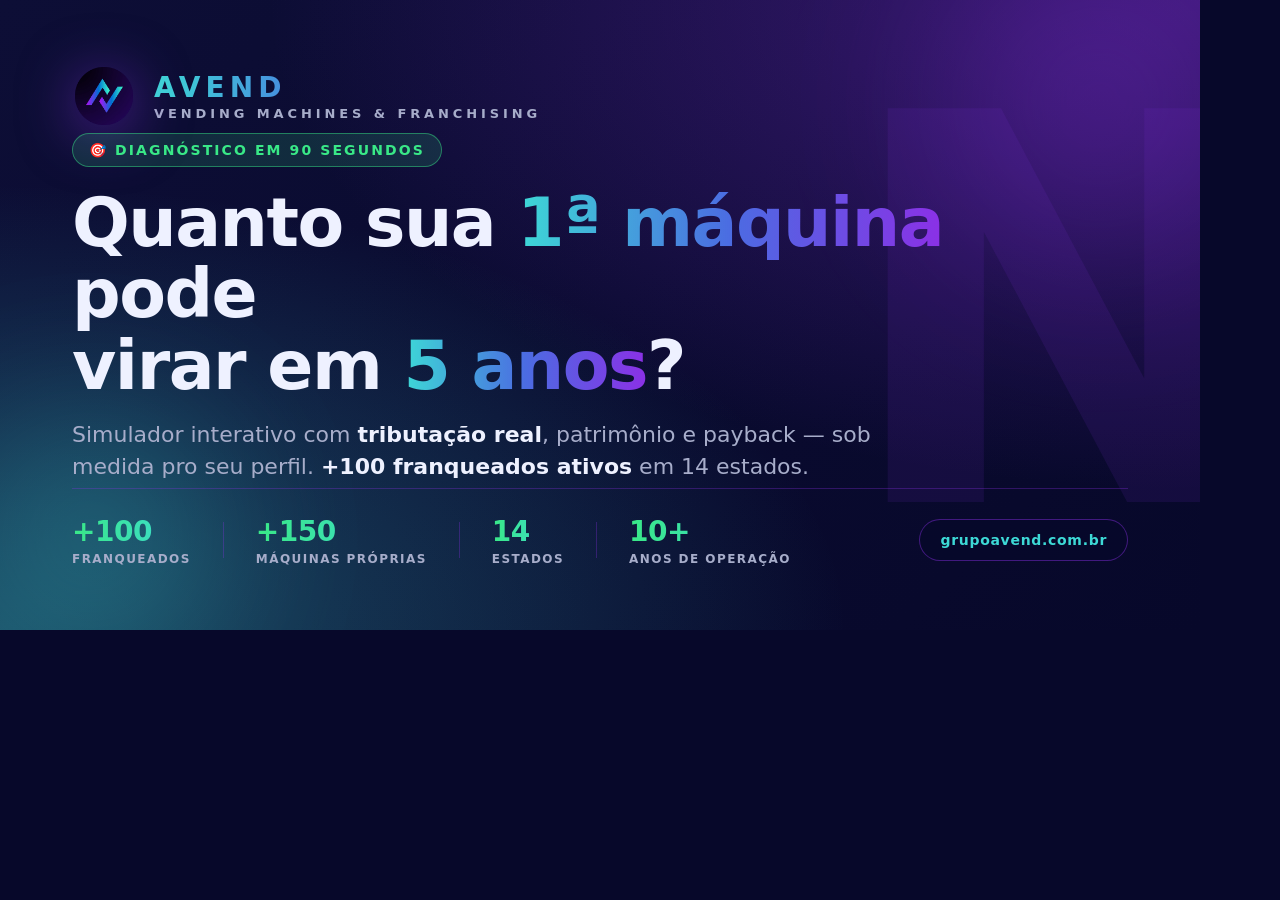
==== og-card.html @ c0cc25cd "feat: CTA WhatsApp + Open Graph caprichado + URL builder no admin #2 CTA WHATSAPP no resultado do qu" ====
<!DOCTYPE html>
<html lang="pt-BR">
<head>
  <meta charset="UTF-8" />
  <title>AVEND OG Card · 1200x630</title>
  <style>
    /*
      Esta página renderiza a imagem de Open Graph (1200x630) usada no
      compartilhamento em WhatsApp/LinkedIn/Facebook/Twitter.

      COMO USAR:
      1. Abra esta página no Chrome
      2. F12 → console → digite e rode:
           document.body.style.overflow='hidden';
      3. F12 → toggle device toolbar (Ctrl+Shift+M) → defina 1200×630
      4. Right-click → "Capture screenshot" no DevTools (ou use a aba
         Sources → Cmd Palette → "Capture full size screenshot")
      5. Salve o PNG em assets/og-image.png

      Alternativa rápida com puppeteer/playwright:
      $ npx puppeteer --headless --screenshot=assets/og-image.png \
                      --window-size=1200,630 og-card.html
    */
    * { box-sizing: border-box; margin: 0; padding: 0; }
    html, body {
      width: 1200px;
      height: 630px;
      overflow: hidden;
      font-family: "Inter", "Segoe UI", system-ui, -apple-system, sans-serif;
      background: #07082a;
      color: #eef1ff;
      -webkit-font-smoothing: antialiased;
    }
    .og {
      position: relative;
      width: 1200px;
      height: 630px;
      background:
        radial-gradient(ellipse at top right, rgba(139,48,230,0.40), transparent 55%),
        radial-gradient(ellipse at bottom left, rgba(61,217,214,0.32), transparent 50%),
        linear-gradient(135deg, #0d0e36 0%, #07082a 100%);
      overflow: hidden;
      padding: 64px 72px;
      display: flex;
      flex-direction: column;
      justify-content: space-between;
    }
    /* Decoração: orbs translúcidos */
    .orb {
      position: absolute;
      border-radius: 50%;
      filter: blur(80px);
      opacity: 0.35;
      pointer-events: none;
    }
    .orb-1 { width: 360px; height: 360px; right: -80px; top: -80px;
             background: radial-gradient(circle, #8B30E6, transparent); }
    .orb-2 { width: 300px; height: 300px; left: -60px; bottom: -60px;
             background: radial-gradient(circle, #3DD9D6, transparent); }

    /* "N" gigante na borda direita, watermark da marca */
    .watermark {
      position: absolute;
      right: -60px;
      top: 50%;
      transform: translateY(-50%);
      font-size: 540px;
      font-weight: 900;
      color: rgba(139,48,230,0.10);
      letter-spacing: -30px;
      pointer-events: none;
      line-height: 1;
      font-family: "Inter", system-ui, sans-serif;
    }

    .header {
      position: relative;
      display: flex;
      align-items: center;
      gap: 18px;
      z-index: 2;
    }
    .logo-mark {
      width: 64px;
      height: 64px;
      flex-shrink: 0;
      filter: drop-shadow(0 8px 28px rgba(139,48,230,0.55));
    }
    .brand {
      display: flex;
      flex-direction: column;
      gap: 2px;
    }
    .brand-name {
      font-size: 28px;
      font-weight: 800;
      letter-spacing: 0.18em;
      background: linear-gradient(90deg, #3DD9D6, #4B6CE2, #8B30E6);
      -webkit-background-clip: text;
      background-clip: text;
      color: transparent;
    }
    .brand-sub {
      font-size: 13px;
      font-weight: 600;
      letter-spacing: 0.30em;
      text-transform: uppercase;
      color: #a7adca;
    }

    .hero {
      position: relative;
      z-index: 2;
      max-width: 880px;
    }
    .eyebrow {
      display: inline-block;
      padding: 8px 16px;
      background: rgba(57,232,135,0.14);
      border: 1px solid rgba(57,232,135,0.45);
      border-radius: 999px;
      font-size: 14px;
      font-weight: 700;
      letter-spacing: 0.15em;
      text-transform: uppercase;
      color: #39e887;
      margin-bottom: 20px;
    }
    h1 {
      font-size: 68px;
      line-height: 1.05;
      font-weight: 900;
      letter-spacing: -1.5px;
      color: #eef1ff;
      margin-bottom: 18px;
    }
    h1 .grad {
      background: linear-gradient(90deg, #3DD9D6, #4B6CE2, #8B30E6);
      -webkit-background-clip: text;
      background-clip: text;
      color: transparent;
    }
    .subtitle {
      font-size: 22px;
      line-height: 1.45;
      color: #a7adca;
      max-width: 800px;
    }
    .subtitle strong { color: #eef1ff; font-weight: 700; }

    .footer {
      position: relative;
      z-index: 2;
      display: flex;
      align-items: center;
      gap: 32px;
      padding-top: 26px;
      border-top: 1px solid rgba(139,48,230,0.30);
    }
    .stat {
      display: flex;
      flex-direction: column;
      gap: 4px;
    }
    .stat-val {
      font-size: 28px;
      font-weight: 800;
      letter-spacing: -0.5px;
      background: linear-gradient(90deg, #39e887, #3DD9D6);
      -webkit-background-clip: text;
      background-clip: text;
      color: transparent;
    }
    .stat-lbl {
      font-size: 12px;
      font-weight: 600;
      letter-spacing: 0.12em;
      text-transform: uppercase;
      color: #a7adca;
    }
    .stat-divider {
      width: 1px;
      height: 36px;
      background: rgba(139,48,230,0.30);
    }
    .url-pill {
      margin-left: auto;
      padding: 12px 20px;
      background: rgba(7,8,42,0.65);
      border: 1px solid rgba(139,48,230,0.45);
      border-radius: 999px;
      font-size: 14px;
      font-weight: 600;
      color: #3DD9D6;
      letter-spacing: 0.05em;
    }
  </style>
</head>
<body>
  <div class="og">
    <span class="orb orb-1" aria-hidden="true"></span>
    <span class="orb orb-2" aria-hidden="true"></span>
    <span class="watermark" aria-hidden="true">N</span>

    <header class="header">
      <img class="logo-mark" src="assets/logo-mark.webp" alt="" />
      <div class="brand">
        <span class="brand-name">AVEND</span>
        <span class="brand-sub">Vending Machines &amp; Franchising</span>
      </div>
    </header>

    <section class="hero">
      <span class="eyebrow">🎯 Diagnóstico em 90 segundos</span>
      <h1>
        Quanto sua <span class="grad">1ª máquina</span> pode<br>
        virar em <span class="grad">5 anos</span>?
      </h1>
      <p class="subtitle">
        Simulador interativo com <strong>tributação real</strong>, patrimônio e payback —
        sob medida pro seu perfil. <strong>+100 franqueados ativos</strong> em 14 estados.
      </p>
    </section>

    <footer class="footer">
      <div class="stat">
        <span class="stat-val">+100</span>
        <span class="stat-lbl">Franqueados</span>
      </div>
      <span class="stat-divider"></span>
      <div class="stat">
        <span class="stat-val">+150</span>
        <span class="stat-lbl">Máquinas próprias</span>
      </div>
      <span class="stat-divider"></span>
      <div class="stat">
        <span class="stat-val">14</span>
        <span class="stat-lbl">Estados</span>
      </div>
      <span class="stat-divider"></span>
      <div class="stat">
        <span class="stat-val">10+</span>
        <span class="stat-lbl">Anos de operação</span>
      </div>
      <span class="url-pill">grupoavend.com.br</span>
    </footer>
  </div>
</body>
</html>
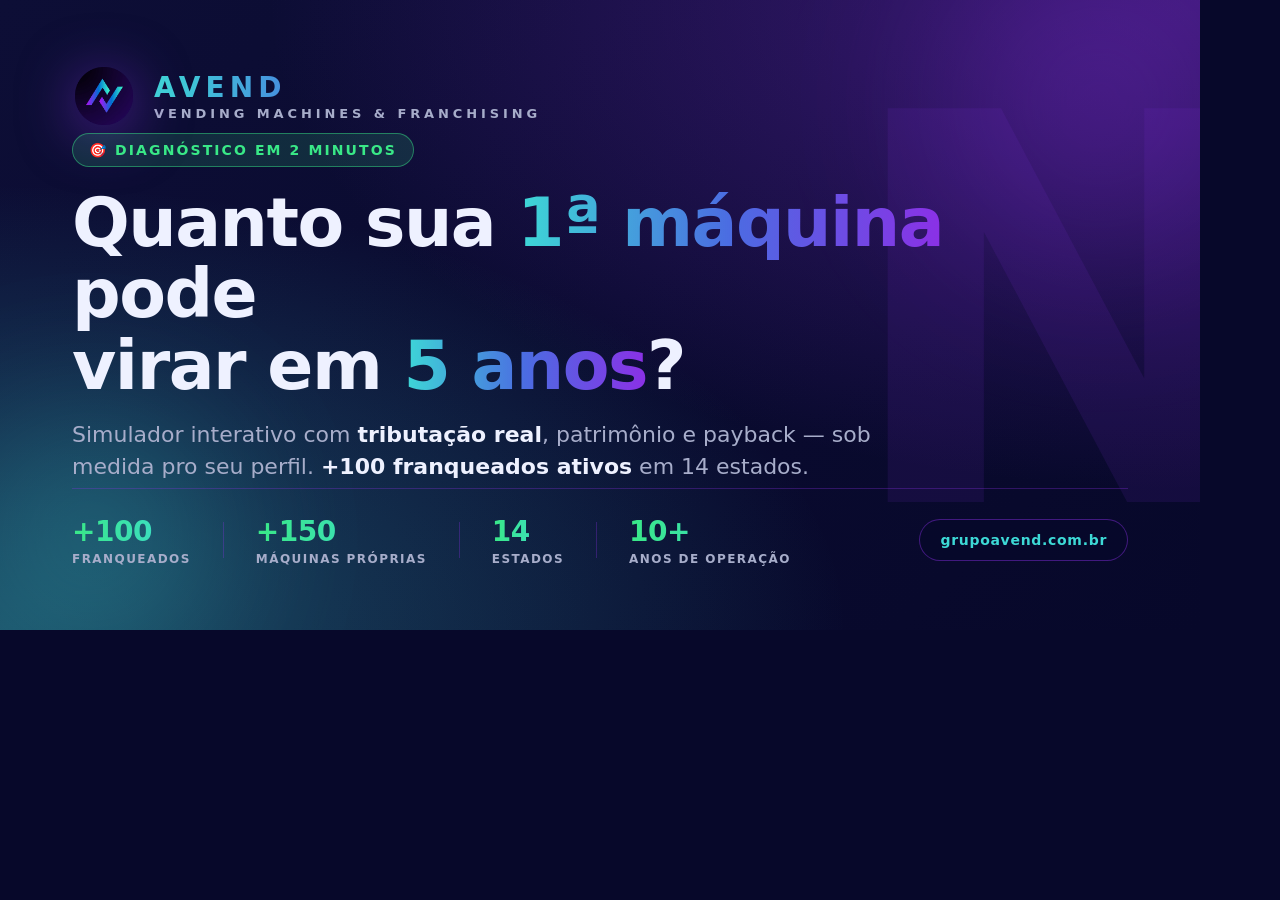
==== commit 909e2068: "fix(copy): atualizar '7 perguntas → 10' e '90s → 2min' em todos os lugares User notou que o card CTA" ====
--- a/og-card.html
+++ b/og-card.html
@@ -211,7 +211,7 @@
     </header>
 
     <section class="hero">
-      <span class="eyebrow">🎯 Diagnóstico em 90 segundos</span>
+      <span class="eyebrow">🎯 Diagnóstico em 2 minutos</span>
       <h1>
         Quanto sua <span class="grad">1ª máquina</span> pode<br>
         virar em <span class="grad">5 anos</span>?
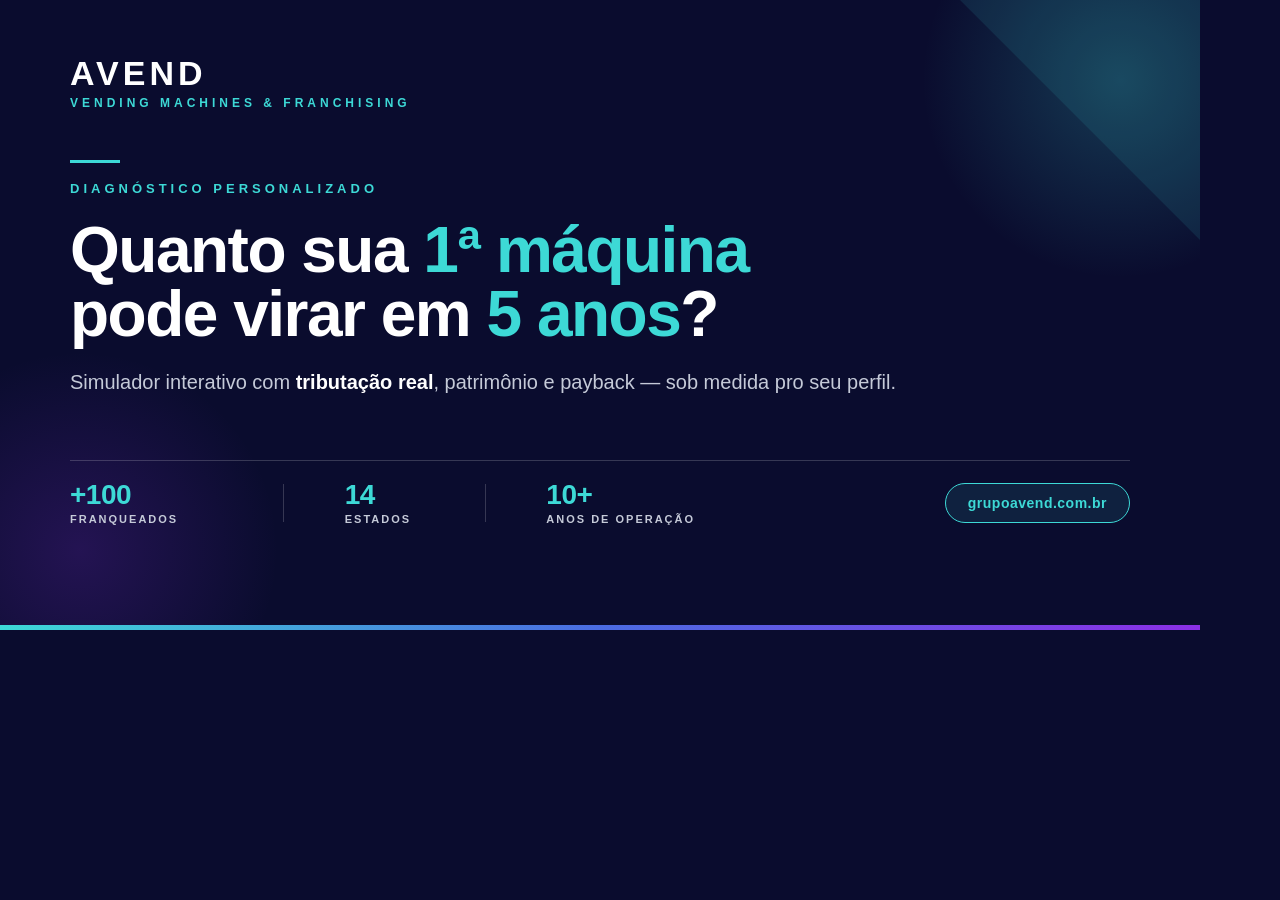
==== commit 481eb7c4: "feat(og-image): redesign minimalista do preview de link Reportado: a imagem que aparece no preview d" ====
--- a/og-card.html
+++ b/og-card.html
@@ -4,246 +4,173 @@
   <meta charset="UTF-8" />
   <title>AVEND OG Card · 1200x630</title>
   <style>
-    /*
-      Esta página renderiza a imagem de Open Graph (1200x630) usada no
-      compartilhamento em WhatsApp/LinkedIn/Facebook/Twitter.
-
-      COMO USAR:
-      1. Abra esta página no Chrome
-      2. F12 → console → digite e rode:
-           document.body.style.overflow='hidden';
-      3. F12 → toggle device toolbar (Ctrl+Shift+M) → defina 1200×630
-      4. Right-click → "Capture screenshot" no DevTools (ou use a aba
-         Sources → Cmd Palette → "Capture full size screenshot")
-      5. Salve o PNG em assets/og-image.png
-
-      Alternativa rápida com puppeteer/playwright:
-      $ npx puppeteer --headless --screenshot=assets/og-image.png \
-                      --window-size=1200,630 og-card.html
-    */
     * { box-sizing: border-box; margin: 0; padding: 0; }
-    html, body {
+    body {
+      margin: 0;
+      padding: 0;
       width: 1200px;
-      height: 630px;
-      overflow: hidden;
-      font-family: "Inter", "Segoe UI", system-ui, -apple-system, sans-serif;
-      background: #07082a;
-      color: #eef1ff;
+      font-family: Arial, Helvetica, sans-serif;
+      background: #0a0c2e;
+      color: #fff;
       -webkit-font-smoothing: antialiased;
     }
     .og {
       position: relative;
       width: 1200px;
       height: 630px;
-      background:
-        radial-gradient(ellipse at top right, rgba(139,48,230,0.40), transparent 55%),
-        radial-gradient(ellipse at bottom left, rgba(61,217,214,0.32), transparent 50%),
-        linear-gradient(135deg, #0d0e36 0%, #07082a 100%);
+      background: #0a0c2e;
       overflow: hidden;
-      padding: 64px 72px;
-      display: flex;
-      flex-direction: column;
-      justify-content: space-between;
     }
-    /* Decoração: orbs translúcidos */
-    .orb {
+    .glow-1 {
+      position: absolute; top: -120px; right: -120px;
+      width: 400px; height: 400px;
+      background: radial-gradient(circle, rgba(61,217,214,0.22), transparent 70%);
+      z-index: 0;
+    }
+    .glow-2 {
+      position: absolute; bottom: -120px; left: -120px;
+      width: 400px; height: 400px;
+      background: radial-gradient(circle, rgba(139,48,230,0.20), transparent 70%);
+      z-index: 0;
+    }
+    .triangle {
+      position: absolute; top: 0; right: 0;
+      width: 0; height: 0;
+      border-style: solid;
+      border-width: 0 240px 240px 0;
+      border-color: transparent #3DD9D6 transparent transparent;
+      opacity: 0.10;
+      z-index: 0;
+    }
+    .bottom-line {
       position: absolute;
-      border-radius: 50%;
-      filter: blur(80px);
-      opacity: 0.35;
-      pointer-events: none;
+      left: 0; right: 0; bottom: 0;
+      height: 5px;
+      background: linear-gradient(90deg, #3DD9D6 0%, #4B6CE2 50%, #8B30E6 100%);
+      z-index: 5;
     }
-    .orb-1 { width: 360px; height: 360px; right: -80px; top: -80px;
-             background: radial-gradient(circle, #8B30E6, transparent); }
-    .orb-2 { width: 300px; height: 300px; left: -60px; bottom: -60px;
-             background: radial-gradient(circle, #3DD9D6, transparent); }
-
-    /* "N" gigante na borda direita, watermark da marca */
-    .watermark {
-      position: absolute;
-      right: -60px;
-      top: 50%;
-      transform: translateY(-50%);
-      font-size: 540px;
-      font-weight: 900;
-      color: rgba(139,48,230,0.10);
-      letter-spacing: -30px;
-      pointer-events: none;
-      line-height: 1;
-      font-family: "Inter", system-ui, sans-serif;
-    }
-
-    .header {
+    .content {
       position: relative;
-      display: flex;
-      align-items: center;
-      gap: 18px;
       z-index: 2;
-    }
-    .logo-mark {
-      width: 64px;
-      height: 64px;
-      flex-shrink: 0;
-      filter: drop-shadow(0 8px 28px rgba(139,48,230,0.55));
-    }
-    .brand {
-      display: flex;
-      flex-direction: column;
-      gap: 2px;
+      padding: 56px 70px;
+      width: 1200px;
+      height: 630px;
     }
     .brand-name {
-      font-size: 28px;
-      font-weight: 800;
-      letter-spacing: 0.18em;
-      background: linear-gradient(90deg, #3DD9D6, #4B6CE2, #8B30E6);
-      -webkit-background-clip: text;
-      background-clip: text;
-      color: transparent;
+      font-size: 34px; font-weight: 900; letter-spacing: 4px;
+      color: #fff; line-height: 1; margin: 0 0 6px;
     }
     .brand-sub {
-      font-size: 13px;
-      font-weight: 600;
-      letter-spacing: 0.30em;
-      text-transform: uppercase;
-      color: #a7adca;
+      font-size: 12px; font-weight: bold; letter-spacing: 4px;
+      text-transform: uppercase; color: #3DD9D6;
+      margin: 0 0 50px;
     }
-
-    .hero {
-      position: relative;
-      z-index: 2;
-      max-width: 880px;
+    .eyebrow-bar {
+      width: 50px; height: 3px; background: #3DD9D6;
+      margin: 0 0 18px;
     }
     .eyebrow {
-      display: inline-block;
-      padding: 8px 16px;
-      background: rgba(57,232,135,0.14);
-      border: 1px solid rgba(57,232,135,0.45);
-      border-radius: 999px;
-      font-size: 14px;
-      font-weight: 700;
-      letter-spacing: 0.15em;
-      text-transform: uppercase;
-      color: #39e887;
-      margin-bottom: 20px;
+      font-size: 13px; font-weight: bold; letter-spacing: 4px;
+      text-transform: uppercase; color: #3DD9D6;
+      margin: 0 0 22px;
     }
     h1 {
-      font-size: 68px;
-      line-height: 1.05;
-      font-weight: 900;
+      font-size: 64px; line-height: 1.0; font-weight: 900;
+      color: #fff; margin: 0 0 22px;
       letter-spacing: -1.5px;
-      color: #eef1ff;
-      margin-bottom: 18px;
     }
     h1 .grad {
-      background: linear-gradient(90deg, #3DD9D6, #4B6CE2, #8B30E6);
-      -webkit-background-clip: text;
-      background-clip: text;
-      color: transparent;
+      color: #3DD9D6;
     }
     .subtitle {
-      font-size: 22px;
-      line-height: 1.45;
-      color: #a7adca;
-      max-width: 800px;
+      font-size: 20px; line-height: 1.4;
+      color: #c5cad8;
+      margin: 0 0 64px;
+      max-width: 1000px;
     }
-    .subtitle strong { color: #eef1ff; font-weight: 700; }
-
-    .footer {
-      position: relative;
-      z-index: 2;
-      display: flex;
-      align-items: center;
-      gap: 32px;
-      padding-top: 26px;
-      border-top: 1px solid rgba(139,48,230,0.30);
+    .subtitle strong { color: #fff; font-weight: bold; }
+    .footer-area {
+      padding-top: 20px;
+      border-top: 1px solid rgba(255,255,255,0.18);
     }
-    .stat {
-      display: flex;
-      flex-direction: column;
-      gap: 4px;
+    .footer-table {
+      width: 100%;
+      border-collapse: collapse;
+    }
+    .footer-table td {
+      vertical-align: middle;
+      padding: 0;
     }
     .stat-val {
-      font-size: 28px;
-      font-weight: 800;
-      letter-spacing: -0.5px;
-      background: linear-gradient(90deg, #39e887, #3DD9D6);
-      -webkit-background-clip: text;
-      background-clip: text;
-      color: transparent;
+      font-size: 28px; font-weight: 900; letter-spacing: -0.5px;
+      color: #3DD9D6; line-height: 1;
     }
     .stat-lbl {
-      font-size: 12px;
-      font-weight: 600;
-      letter-spacing: 0.12em;
-      text-transform: uppercase;
-      color: #a7adca;
+      font-size: 11px; font-weight: bold; letter-spacing: 2px;
+      text-transform: uppercase; color: #c5cad8;
+      margin-top: 4px;
     }
-    .stat-divider {
-      width: 1px;
-      height: 36px;
-      background: rgba(139,48,230,0.30);
+    .divider {
+      width: 1px; height: 38px;
+      background: rgba(255,255,255,0.18);
+      margin: 0 24px;
     }
     .url-pill {
-      margin-left: auto;
-      padding: 12px 20px;
-      background: rgba(7,8,42,0.65);
-      border: 1px solid rgba(139,48,230,0.45);
+      display: inline-block;
+      padding: 11px 22px;
+      background: rgba(61,217,214,0.10);
+      border: 1px solid #3DD9D6;
       border-radius: 999px;
-      font-size: 14px;
-      font-weight: 600;
+      font-size: 14px; font-weight: bold;
       color: #3DD9D6;
-      letter-spacing: 0.05em;
+      letter-spacing: 0.5px;
     }
   </style>
 </head>
 <body>
   <div class="og">
-    <span class="orb orb-1" aria-hidden="true"></span>
-    <span class="orb orb-2" aria-hidden="true"></span>
-    <span class="watermark" aria-hidden="true">N</span>
+    <div class="glow-1"></div>
+    <div class="glow-2"></div>
+    <div class="triangle"></div>
 
-    <header class="header">
-      <img class="logo-mark" src="assets/logo-mark.webp" alt="" />
-      <div class="brand">
-        <span class="brand-name">AVEND</span>
-        <span class="brand-sub">Vending Machines &amp; Franchising</span>
+    <div class="content">
+      <div class="brand-name">AVEND</div>
+      <div class="brand-sub">Vending Machines &amp; Franchising</div>
+
+      <div class="eyebrow-bar"></div>
+      <div class="eyebrow">Diagnóstico Personalizado</div>
+      <h1>Quanto sua <span class="grad">1ª máquina</span><br>pode virar em <span class="grad">5 anos</span>?</h1>
+      <p class="subtitle">
+        Simulador interativo com <strong>tributação real</strong>, patrimônio
+        e payback &mdash; sob medida pro seu perfil.
+      </p>
+
+      <div class="footer-area">
+        <table class="footer-table">
+          <tr>
+            <td>
+              <div class="stat-val">+100</div>
+              <div class="stat-lbl">Franqueados</div>
+            </td>
+            <td><div class="divider"></div></td>
+            <td>
+              <div class="stat-val">14</div>
+              <div class="stat-lbl">Estados</div>
+            </td>
+            <td><div class="divider"></div></td>
+            <td>
+              <div class="stat-val">10+</div>
+              <div class="stat-lbl">Anos de operação</div>
+            </td>
+            <td style="text-align: right;">
+              <span class="url-pill">grupoavend.com.br</span>
+            </td>
+          </tr>
+        </table>
       </div>
-    </header>
+    </div>
 
-    <section class="hero">
-      <span class="eyebrow">🎯 Diagnóstico em 2 minutos</span>
-      <h1>
-        Quanto sua <span class="grad">1ª máquina</span> pode<br>
-        virar em <span class="grad">5 anos</span>?
-      </h1>
-      <p class="subtitle">
-        Simulador interativo com <strong>tributação real</strong>, patrimônio e payback —
-        sob medida pro seu perfil. <strong>+100 franqueados ativos</strong> em 14 estados.
-      </p>
-    </section>
-
-    <footer class="footer">
-      <div class="stat">
-        <span class="stat-val">+100</span>
-        <span class="stat-lbl">Franqueados</span>
-      </div>
-      <span class="stat-divider"></span>
-      <div class="stat">
-        <span class="stat-val">+150</span>
-        <span class="stat-lbl">Máquinas próprias</span>
-      </div>
-      <span class="stat-divider"></span>
-      <div class="stat">
-        <span class="stat-val">14</span>
-        <span class="stat-lbl">Estados</span>
-      </div>
-      <span class="stat-divider"></span>
-      <div class="stat">
-        <span class="stat-val">10+</span>
-        <span class="stat-lbl">Anos de operação</span>
-      </div>
-      <span class="url-pill">grupoavend.com.br</span>
-    </footer>
+    <div class="bottom-line"></div>
   </div>
 </body>
 </html>
